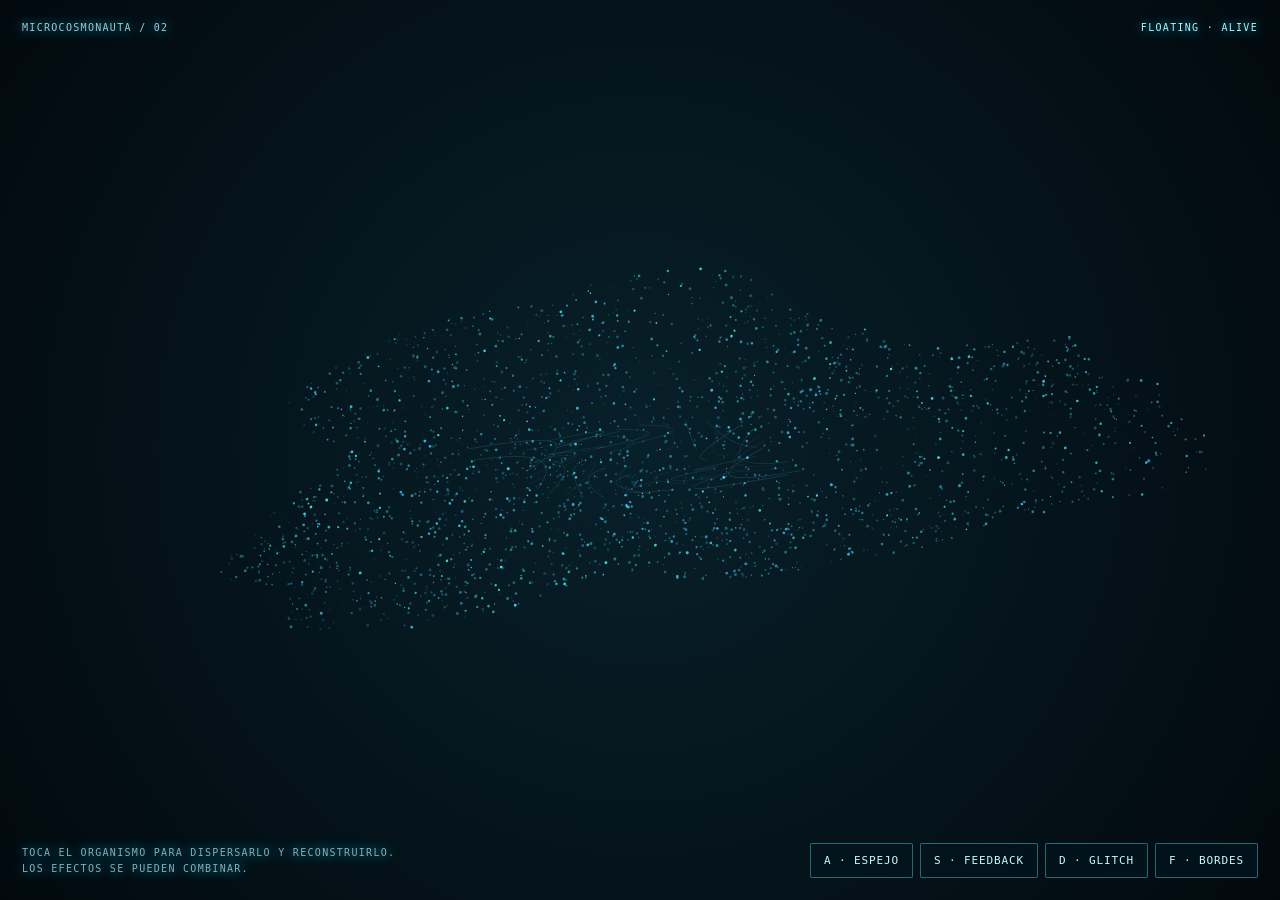
==== Microcosmonauta_organismo02_prototipo.html @ d2230102 "Add files via upload" ====
<!doctype html><html lang="es"><head><meta charset="utf-8"><meta name="viewport" content="width=device-width,initial-scale=1,maximum-scale=1,user-scalable=no"><title>Microcosmonauta — Organismo 02 · Prueba</title>
<style>
*{box-sizing:border-box}html,body{margin:0;width:100%;height:100%;overflow:hidden;background:#02080d;color:#dffcff;font-family:Arial,sans-serif;touch-action:manipulation}canvas{position:absolute;inset:0;width:100%;height:100%;touch-action:manipulation}.hud{position:absolute;inset:0;pointer-events:none;padding:22px;display:flex;flex-direction:column;justify-content:space-between}.top,.bottom{display:flex;justify-content:space-between;align-items:center;gap:12px;font:10px monospace;letter-spacing:.13em;color:#9bcbd4;text-shadow:0 0 12px #1bb9d8}.controls{pointer-events:auto;display:flex;gap:7px;flex-wrap:wrap;justify-content:flex-end}button{background:#03151dce;color:#c9faff;border:1px solid #4acde477;padding:10px 13px;font:11px monospace;letter-spacing:.08em;border-radius:2px}button.on{background:#a8f7ff;color:#00121a;box-shadow:0 0 18px #4adfff}.note{font:10px monospace;line-height:1.6;color:#83aeb8;max-width:70%}#state{color:#a6f7ff}@media(max-width:600px){.hud{padding:15px}.top{font-size:9px}.controls{gap:5px}button{padding:9px 10px;font-size:10px}.note{font-size:9px;max-width:62%}}
</style></head><body><canvas id="scene"></canvas><div class="hud"><div class="top"><span>MICROCOSMONAUTA / 02</span><span id="state">FLOATING · ALIVE</span></div><div class="bottom"><div class="note">TOCA EL ORGANISMO PARA DISPERSARLO Y RECONSTRUIRLO.<br>LOS EFECTOS SE PUEDEN COMBINAR.</div><div class="controls"><button data-fx="mirror">A · ESPEJO</button><button data-fx="feedback">S · FEEDBACK</button><button data-fx="glitch">D · GLITCH</button><button data-fx="edges">F · BORDES</button></div></div></div>
<script>(()=>{const c=document.querySelector('canvas'),g=c.getContext('2d'),state=document.querySelector('#state');let W,H,D,pts=[],fx=new Set(),t0=performance.now(),phase=0,angle=0,targetAngle=0,nextTurn=0,dx=0,dy=0,mode='whole',action=0,light=null;
const R=(a,b)=>a+Math.random()*(b-a),TAU=2*Math.PI;
function shape(a){let r=1+.13*Math.sin(3*a+.6)+.075*Math.sin(7*a-1.1)+.035*Math.cos(13*a);return [Math.cos(a)*r*(1-.17*Math.max(0,-Math.cos(a))),Math.sin(a)*r*.30+.035*Math.sin(a*2.5)]}
function init(){pts=[];for(let i=0;i<2700;i++){let a=R(0,TAU),q=Math.sqrt(Math.random()),s=shape(a);pts.push({x:s[0]*q,y:s[1]*q,seed:R(0,100),size:R(.45,1.5),alpha:R(.28,.95),sx:R(-1.65,1.65),sy:R(-.95,.95)})}}
function resize(){D=Math.min(devicePixelRatio||1,2);W=innerWidth;H=innerHeight;c.width=W*D;c.height=H*D;g.setTransform(D,0,0,D,0,0);init()}
function disperse(){if(mode!=='whole')return;mode='out';action=performance.now();state.textContent='PARTICLES · DISPERSING'}
function position(p,now){let k=Math.min(1,(now-action)/1450);if(mode==='whole')return[p.x,p.y];if(mode==='out'){k=k*k*(3-2*k);return[p.x+(p.sx-p.x)*k,p.y+(p.sy-p.y)*k]}if(mode==='back'){k=1-Math.pow(1-k,3);return[p.sx+(p.x-p.sx)*k,p.sy+(p.y-p.sy)*k]}return[p.x,p.y]}
function draw(now){let dt=now-t0;t0=now;phase+=dt*.00025;if(now>nextTurn){targetAngle=angle+R(-TAU,TAU);nextTurn=now+R(2400,5200)}angle+=(targetAngle-angle)*.003;dx+=(Math.sin(now*.00021)*W*.045-dx)*.012;dy+=(Math.sin(now*.00016+1.4)*H*.025-dy)*.012;
if(mode==='out'&&now-action>1450){mode='back';action=now;state.textContent='PARTICLES · RETURNING'}if(mode==='back'&&now-action>1450){mode='whole';state.textContent='FLOATING · ALIVE'}
g.fillStyle='#02080d';g.fillRect(0,0,W,H);let bg=g.createRadialGradient(W/2,H/2,0,W/2,H/2,Math.max(W,H)*.72);bg.addColorStop(0,'#08202a');bg.addColorStop(1,'#010509');g.fillStyle=bg;g.fillRect(0,0,W,H);
g.save();g.translate(W/2+dx,H/2+dy);g.rotate(angle);let S=Math.min(W*.39,H*.75);
if(fx.has('mirror')){g.save();g.globalCompositeOperation='screen';for(let k=0;k<12;k++){g.save();g.rotate(k*TAU/12);g.beginPath();g.ellipse(0,0,S*.98,S*.29,0,0,TAU);g.strokeStyle='rgba(66,211,255,.13)';g.stroke();for(let n=0;n<6;n++){g.beginPath();g.moveTo(0,0);g.quadraticCurveTo(S*(.25+n*.07),S*(.12+n*.02),S*(.75+n*.03),0);g.strokeStyle='rgba(91,224,255,.10)';g.stroke()}g.restore()}g.restore()}
let lit=light?Math.max(0,1-(now-light.t)/1750):0;if(lit===0)light=null;
for(let p of pts){let [x,y]=position(p,now);x+=Math.sin(phase*1.7+p.seed)*.006;y+=Math.cos(phase*1.3+p.seed)*.004;let hit=!!(lit&&Math.hypot(x-light.x,y-light.y)<.23),a=p.alpha*(.68+.32*Math.sin(phase*2+p.seed));if(hit)a=Math.min(1,a+lit*.9);g.fillStyle=hit?`rgba(225,255,255,${a})`:`rgba(75,${195+Math.floor((p.seed%5)*10)},255,${a})`;g.beginPath();g.arc(x*S,y*S,p.size*(hit?1.7:1),0,TAU);g.fill();if(fx.has('feedback')&&p.seed%21<1){g.shadowBlur=12;g.shadowColor='#55eaff';g.fill();g.shadowBlur=0}}
g.globalCompositeOperation='screen';for(let j=0;j<32;j++){let a=j/32*TAU,r=S*(.25+.1*Math.sin(phase+j*1.9));g.beginPath();g.moveTo(Math.cos(a)*S*.24,Math.sin(a)*S*.07);g.quadraticCurveTo(Math.cos(a+1)*r*.5,Math.sin(a+1)*r*.25,Math.cos(a+Math.sin(phase+j)*.15)*r,Math.sin(a+1.1)*r*.22);g.strokeStyle=`rgba(90,221,255,${.07+.1*Math.sin(phase+j)**2})`;g.lineWidth=.65;g.stroke()}
if(fx.has('edges')){g.beginPath();for(let i=0;i<=180;i++){let q=shape(i/180*TAU);i?g.lineTo(q[0]*S,q[1]*S):g.moveTo(q[0]*S,q[1]*S)}g.closePath();g.strokeStyle='rgba(171,250,255,.8)';g.lineWidth=1.5;g.stroke();for(let i=0;i<210;i++){let q=shape(i/210*TAU);g.fillStyle='rgba(117,235,255,.65)';g.fillRect(q[0]*S-1,q[1]*S-1,2,2)}}
if(fx.has('glitch')){g.globalCompositeOperation='screen';for(let i=0;i<55;i++){let a=i*17.13+phase*3;if(Math.sin(a)>.35){g.fillStyle=i%3?'rgba(66,218,255,.24)':'rgba(255,91,224,.3)';g.fillRect(Math.sin(a*2)*S*.88,Math.cos(a*1.31)*S*.3,R(4,18),R(2,8))}}}
if(fx.has('feedback')){g.globalCompositeOperation='screen';let glow=g.createRadialGradient(0,0,S*.04,0,0,S*1.25);glow.addColorStop(0,'rgba(90,235,255,.23)');glow.addColorStop(1,'rgba(90,235,255,0)');g.fillStyle=glow;g.beginPath();g.arc(0,0,S*1.25,0,TAU);g.fill();for(let i=0;i<22;i++){let a=i/22*TAU;g.beginPath();g.moveTo(0,0);g.lineTo(Math.cos(a)*S*1.05,Math.sin(a)*S*.34);g.strokeStyle='rgba(111,240,255,.22)';g.stroke()}}
g.restore();requestAnimationFrame(draw)}
function local(e){let s=Math.min(W*.39,H*.75);return{x:(e.clientX-W/2-dx)/s,y:(e.clientY-H/2-dy)/s}}
c.addEventListener('pointerdown',e=>{let p=local(e);light={x:p.x,y:p.y,t:performance.now()};if(mode==='whole'&&Math.hypot(p.x,p.y/.42)<1.5)disperse()});
document.querySelectorAll('[data-fx]').forEach(b=>b.addEventListener('click',()=>{let k=b.dataset.fx;fx.has(k)?(fx.delete(k),b.classList.remove('on')):(fx.add(k),b.classList.add('on'))}));window.addEventListener('resize',resize);resize();nextTurn=performance.now()+1000;requestAnimationFrame(draw)})();</script></body></html>
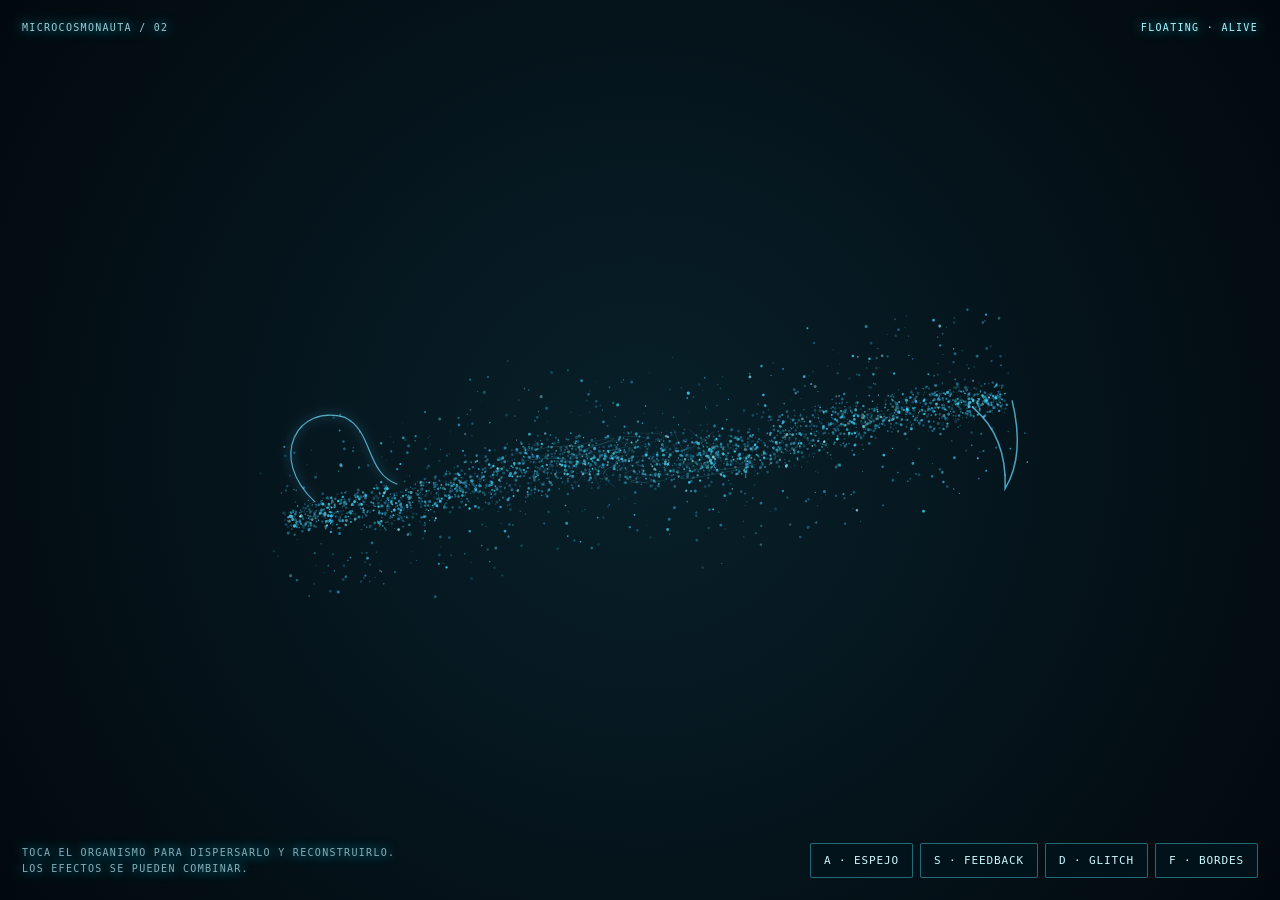
==== commit fd63446d: "Add files via upload" ====
--- a/Microcosmonauta_organismo02_prototipo.html
+++ b/Microcosmonauta_organismo02_prototipo.html
@@ -4,23 +4,50 @@
 </style></head><body><canvas id="scene"></canvas><div class="hud"><div class="top"><span>MICROCOSMONAUTA / 02</span><span id="state">FLOATING · ALIVE</span></div><div class="bottom"><div class="note">TOCA EL ORGANISMO PARA DISPERSARLO Y RECONSTRUIRLO.<br>LOS EFECTOS SE PUEDEN COMBINAR.</div><div class="controls"><button data-fx="mirror">A · ESPEJO</button><button data-fx="feedback">S · FEEDBACK</button><button data-fx="glitch">D · GLITCH</button><button data-fx="edges">F · BORDES</button></div></div></div>
 <script>(()=>{const c=document.querySelector('canvas'),g=c.getContext('2d'),state=document.querySelector('#state');let W,H,D,pts=[],fx=new Set(),t0=performance.now(),phase=0,angle=0,targetAngle=0,nextTurn=0,dx=0,dy=0,mode='whole',action=0,light=null;
 const R=(a,b)=>a+Math.random()*(b-a),TAU=2*Math.PI;
-function shape(a){let r=1+.13*Math.sin(3*a+.6)+.075*Math.sin(7*a-1.1)+.035*Math.cos(13*a);return [Math.cos(a)*r*(1-.17*Math.max(0,-Math.cos(a))),Math.sin(a)*r*.30+.035*Math.sin(a*2.5)]}
-function init(){pts=[];for(let i=0;i<2700;i++){let a=R(0,TAU),q=Math.sqrt(Math.random()),s=shape(a);pts.push({x:s[0]*q,y:s[1]*q,seed:R(0,100),size:R(.45,1.5),alpha:R(.28,.95),sx:R(-1.65,1.65),sy:R(-.95,.95)})}}
+function centerline(x){return .035*Math.sin(x*2.6)+.018*Math.sin(x*7.4)-.035*x}
+function thickness(x){return .035+.045*Math.pow(Math.max(0,1-x*x),.65)+.018*Math.sin(x*8+1)**2}
+function shape(a){let x=Math.cos(a),y=Math.sin(a);return [x,centerline(x)+y*thickness(x)]}
+function init(){pts=[];for(let i=0;i<3600;i++){let x=R(-1,1),th=thickness(x),y=centerline(x)+R(-1,1)*th*(Math.random()**.48);if(Math.random()<.16){y+=Math.sign(R(-1,1))*R(.05,.23);x+=R(-.07,.07)}pts.push({x,y,seed:R(0,100),size:R(.42,1.55),alpha:R(.25,.92),sx:R(-1.65,1.65),sy:R(-.95,.95)})}}
 function resize(){D=Math.min(devicePixelRatio||1,2);W=innerWidth;H=innerHeight;c.width=W*D;c.height=H*D;g.setTransform(D,0,0,D,0,0);init()}
 function disperse(){if(mode!=='whole')return;mode='out';action=performance.now();state.textContent='PARTICLES · DISPERSING'}
 function position(p,now){let k=Math.min(1,(now-action)/1450);if(mode==='whole')return[p.x,p.y];if(mode==='out'){k=k*k*(3-2*k);return[p.x+(p.sx-p.x)*k,p.y+(p.sy-p.y)*k]}if(mode==='back'){k=1-Math.pow(1-k,3);return[p.sx+(p.x-p.sx)*k,p.sy+(p.y-p.sy)*k]}return[p.x,p.y]}
 function draw(now){let dt=now-t0;t0=now;phase+=dt*.00025;if(now>nextTurn){targetAngle=angle+R(-TAU,TAU);nextTurn=now+R(2400,5200)}angle+=(targetAngle-angle)*.003;dx+=(Math.sin(now*.00021)*W*.045-dx)*.012;dy+=(Math.sin(now*.00016+1.4)*H*.025-dy)*.012;
 if(mode==='out'&&now-action>1450){mode='back';action=now;state.textContent='PARTICLES · RETURNING'}if(mode==='back'&&now-action>1450){mode='whole';state.textContent='FLOATING · ALIVE'}
 g.fillStyle='#02080d';g.fillRect(0,0,W,H);let bg=g.createRadialGradient(W/2,H/2,0,W/2,H/2,Math.max(W,H)*.72);bg.addColorStop(0,'#08202a');bg.addColorStop(1,'#010509');g.fillStyle=bg;g.fillRect(0,0,W,H);
-g.save();g.translate(W/2+dx,H/2+dy);g.rotate(angle);let S=Math.min(W*.39,H*.75);
-if(fx.has('mirror')){g.save();g.globalCompositeOperation='screen';for(let k=0;k<12;k++){g.save();g.rotate(k*TAU/12);g.beginPath();g.ellipse(0,0,S*.98,S*.29,0,0,TAU);g.strokeStyle='rgba(66,211,255,.13)';g.stroke();for(let n=0;n<6;n++){g.beginPath();g.moveTo(0,0);g.quadraticCurveTo(S*(.25+n*.07),S*(.12+n*.02),S*(.75+n*.03),0);g.strokeStyle='rgba(91,224,255,.10)';g.stroke()}g.restore()}g.restore()}
-let lit=light?Math.max(0,1-(now-light.t)/1750):0;if(lit===0)light=null;
-for(let p of pts){let [x,y]=position(p,now);x+=Math.sin(phase*1.7+p.seed)*.006;y+=Math.cos(phase*1.3+p.seed)*.004;let hit=!!(lit&&Math.hypot(x-light.x,y-light.y)<.23),a=p.alpha*(.68+.32*Math.sin(phase*2+p.seed));if(hit)a=Math.min(1,a+lit*.9);g.fillStyle=hit?`rgba(225,255,255,${a})`:`rgba(75,${195+Math.floor((p.seed%5)*10)},255,${a})`;g.beginPath();g.arc(x*S,y*S,p.size*(hit?1.7:1),0,TAU);g.fill();if(fx.has('feedback')&&p.seed%21<1){g.shadowBlur=12;g.shadowColor='#55eaff';g.fill();g.shadowBlur=0}}
-g.globalCompositeOperation='screen';for(let j=0;j<32;j++){let a=j/32*TAU,r=S*(.25+.1*Math.sin(phase+j*1.9));g.beginPath();g.moveTo(Math.cos(a)*S*.24,Math.sin(a)*S*.07);g.quadraticCurveTo(Math.cos(a+1)*r*.5,Math.sin(a+1)*r*.25,Math.cos(a+Math.sin(phase+j)*.15)*r,Math.sin(a+1.1)*r*.22);g.strokeStyle=`rgba(90,221,255,${.07+.1*Math.sin(phase+j)**2})`;g.lineWidth=.65;g.stroke()}
+g.save();g.translate(W/2+dx,H/2+dy);let S=Math.min(W*.285,H*.56);
+if(fx.has('mirror')){
+ g.save();g.globalCompositeOperation='screen';
+ // Mandala radial estable: 8 sectores reflejados, con pétalos y una roseta central.
+ for(let k=0;k<8;k++){
+  g.save();g.rotate(k*TAU/8);
+  let grad=g.createLinearGradient(0,-S*.08,0,-S*.88);
+  grad.addColorStop(0,'rgba(107,226,255,.24)');grad.addColorStop(.58,'rgba(57,178,255,.13)');grad.addColorStop(1,'rgba(91,220,255,.025)');
+  g.fillStyle=grad;g.strokeStyle='rgba(100,218,255,.28)';g.lineWidth=1;
+  g.beginPath();g.moveTo(0,0);
+  g.bezierCurveTo(-S*.10,-S*.20,-S*.19,-S*.56,0,-S*.82);
+  g.bezierCurveTo(S*.19,-S*.56,S*.10,-S*.20,0,0);g.fill();g.stroke();
+  g.beginPath();g.moveTo(0,-S*.12);g.bezierCurveTo(-S*.12,-S*.28,-S*.10,-S*.48,0,-S*.63);
+  g.bezierCurveTo(S*.10,-S*.48,S*.12,-S*.28,0,-S*.12);g.strokeStyle='rgba(173,246,255,.22)';g.stroke();
+  for(let n=0;n<7;n++){let yy=-S*(.16+n*.085),ww=S*(.025+n*.012);g.beginPath();g.ellipse(0,yy,ww,S*.018,0,0,TAU);g.fillStyle='rgba(116,229,255,.18)';g.fill()}
+  g.restore();
+ }
+ // central star / rosette and fine dotted halo
+ for(let k=0;k<16;k++){let a=k*TAU/16;g.beginPath();g.arc(Math.cos(a)*S*.105,Math.sin(a)*S*.105,1.8,0,TAU);g.fillStyle='rgba(163,246,255,.7)';g.fill()}
+ g.beginPath();for(let k=0;k<=96;k++){let a=k/96*TAU,r=S*(.115+.025*Math.cos(8*a));let x=Math.cos(a)*r,y=Math.sin(a)*r;k?g.lineTo(x,y):g.moveTo(x,y)}g.closePath();g.strokeStyle='rgba(163,242,255,.68)';g.lineWidth=1.4;g.stroke();
+ for(let k=0;k<180;k++){let a=k/180*TAU,r=S*(.72+.17*Math.sin(8*a)**2);g.fillStyle='rgba(80,190,255,.18)';g.fillRect(Math.cos(a)*r,Math.sin(a)*r,1.3,1.3)}
+ g.restore()
+}
+g.save();g.rotate(angle);let lit=light?Math.max(0,1-(now-light.t)/1750):0;if(lit===0)light=null;
+for(let p of pts){let [x,y]=position(p,now);x+=Math.sin(phase*1.7+p.seed)*.006;y+=Math.cos(phase*1.3+p.seed)*.004;let hit=!!(lit&&Math.hypot(x-light.x,y-light.y)<.23),a=p.alpha*(.68+.32*Math.sin(phase*2+p.seed));if(hit)a=Math.min(1,a+lit*.9);g.fillStyle=hit?`rgba(225,255,255,${a})`:`rgba(${p.seed%9<1?151:63},${p.seed%9<1?239:190+Math.floor((p.seed%5)*10)},255,${a})`;g.beginPath();g.arc(x*S,y*S,p.size*(hit?1.7:1),0,TAU);g.fill();if(fx.has('feedback')&&p.seed%21<1){g.shadowBlur=12;g.shadowColor='#55eaff';g.fill();g.shadowBlur=0}}
+g.globalCompositeOperation='screen';
+ // Delicate raised hook at the left end and a short upright terminal at the right.
+ g.beginPath();g.moveTo(-S*.91,-S*.035);g.bezierCurveTo(-S*1.02,-S*.18,-S*.91,-S*.31,-S*.79,-S*.25);g.bezierCurveTo(-S*.72,-S*.20,-S*.76,-S*.09,-S*.68,-S*.045);g.strokeStyle='rgba(108,220,255,.72)';g.lineWidth=1.15;g.shadowBlur=10;g.shadowColor='#42caff';g.stroke();g.shadowBlur=0;
+ g.beginPath();g.moveTo(S*.91,S*.015);g.quadraticCurveTo(S*.99,S*.11,S*.96,S*.25);g.quadraticCurveTo(S*1.03,S*.17,S*1.02,S*.015);g.strokeStyle='rgba(94,213,255,.72)';g.lineWidth=1.5;g.stroke();
+ for(let j=0;j<32;j++){let a=j/32*TAU,r=S*(.25+.1*Math.sin(phase+j*1.9));g.beginPath();g.moveTo(Math.cos(a)*S*.24,Math.sin(a)*S*.07);g.quadraticCurveTo(Math.cos(a+1)*r*.5,Math.sin(a+1)*r*.25,Math.cos(a+Math.sin(phase+j)*.15)*r,Math.sin(a+1.1)*r*.22);g.strokeStyle=`rgba(90,221,255,${.07+.1*Math.sin(phase+j)**2})`;g.lineWidth=.65;g.stroke()}
 if(fx.has('edges')){g.beginPath();for(let i=0;i<=180;i++){let q=shape(i/180*TAU);i?g.lineTo(q[0]*S,q[1]*S):g.moveTo(q[0]*S,q[1]*S)}g.closePath();g.strokeStyle='rgba(171,250,255,.8)';g.lineWidth=1.5;g.stroke();for(let i=0;i<210;i++){let q=shape(i/210*TAU);g.fillStyle='rgba(117,235,255,.65)';g.fillRect(q[0]*S-1,q[1]*S-1,2,2)}}
-if(fx.has('glitch')){g.globalCompositeOperation='screen';for(let i=0;i<55;i++){let a=i*17.13+phase*3;if(Math.sin(a)>.35){g.fillStyle=i%3?'rgba(66,218,255,.24)':'rgba(255,91,224,.3)';g.fillRect(Math.sin(a*2)*S*.88,Math.cos(a*1.31)*S*.3,R(4,18),R(2,8))}}}
-if(fx.has('feedback')){g.globalCompositeOperation='screen';let glow=g.createRadialGradient(0,0,S*.04,0,0,S*1.25);glow.addColorStop(0,'rgba(90,235,255,.23)');glow.addColorStop(1,'rgba(90,235,255,0)');g.fillStyle=glow;g.beginPath();g.arc(0,0,S*1.25,0,TAU);g.fill();for(let i=0;i<22;i++){let a=i/22*TAU;g.beginPath();g.moveTo(0,0);g.lineTo(Math.cos(a)*S*1.05,Math.sin(a)*S*.34);g.strokeStyle='rgba(111,240,255,.22)';g.stroke()}}
-g.restore();requestAnimationFrame(draw)}
+if(fx.has('glitch')){g.globalCompositeOperation='screen';for(let i=0;i<72;i++){let a=i*17.13+phase*3;if(Math.sin(a)>.35){g.fillStyle=i%3?'rgba(66,218,255,.24)':'rgba(255,91,224,.3)';g.fillRect(Math.sin(a*2)*S*.88,Math.cos(a*1.31)*S*.3,R(8,28),R(5,15))}}}
+if(fx.has('feedback')){g.globalCompositeOperation='screen';let glow=g.createRadialGradient(0,0,S*.04,0,0,S*1.25);glow.addColorStop(0,'rgba(125,240,255,.34)');glow.addColorStop(1,'rgba(90,235,255,0)');g.fillStyle=glow;g.beginPath();g.arc(0,0,S*1.25,0,TAU);g.fill();for(let i=0;i<22;i++){let a=i/22*TAU;g.beginPath();g.moveTo(0,0);g.lineTo(Math.cos(a)*S*1.05,Math.sin(a)*S*.34);g.strokeStyle='rgba(153,246,255,.34)';g.stroke()}}
+g.restore();g.restore();requestAnimationFrame(draw)}
 function local(e){let s=Math.min(W*.39,H*.75);return{x:(e.clientX-W/2-dx)/s,y:(e.clientY-H/2-dy)/s}}
 c.addEventListener('pointerdown',e=>{let p=local(e);light={x:p.x,y:p.y,t:performance.now()};if(mode==='whole'&&Math.hypot(p.x,p.y/.42)<1.5)disperse()});
 document.querySelectorAll('[data-fx]').forEach(b=>b.addEventListener('click',()=>{let k=b.dataset.fx;fx.has(k)?(fx.delete(k),b.classList.remove('on')):(fx.add(k),b.classList.add('on'))}));window.addEventListener('resize',resize);resize();nextTurn=performance.now()+1000;requestAnimationFrame(draw)})();</script></body></html>
